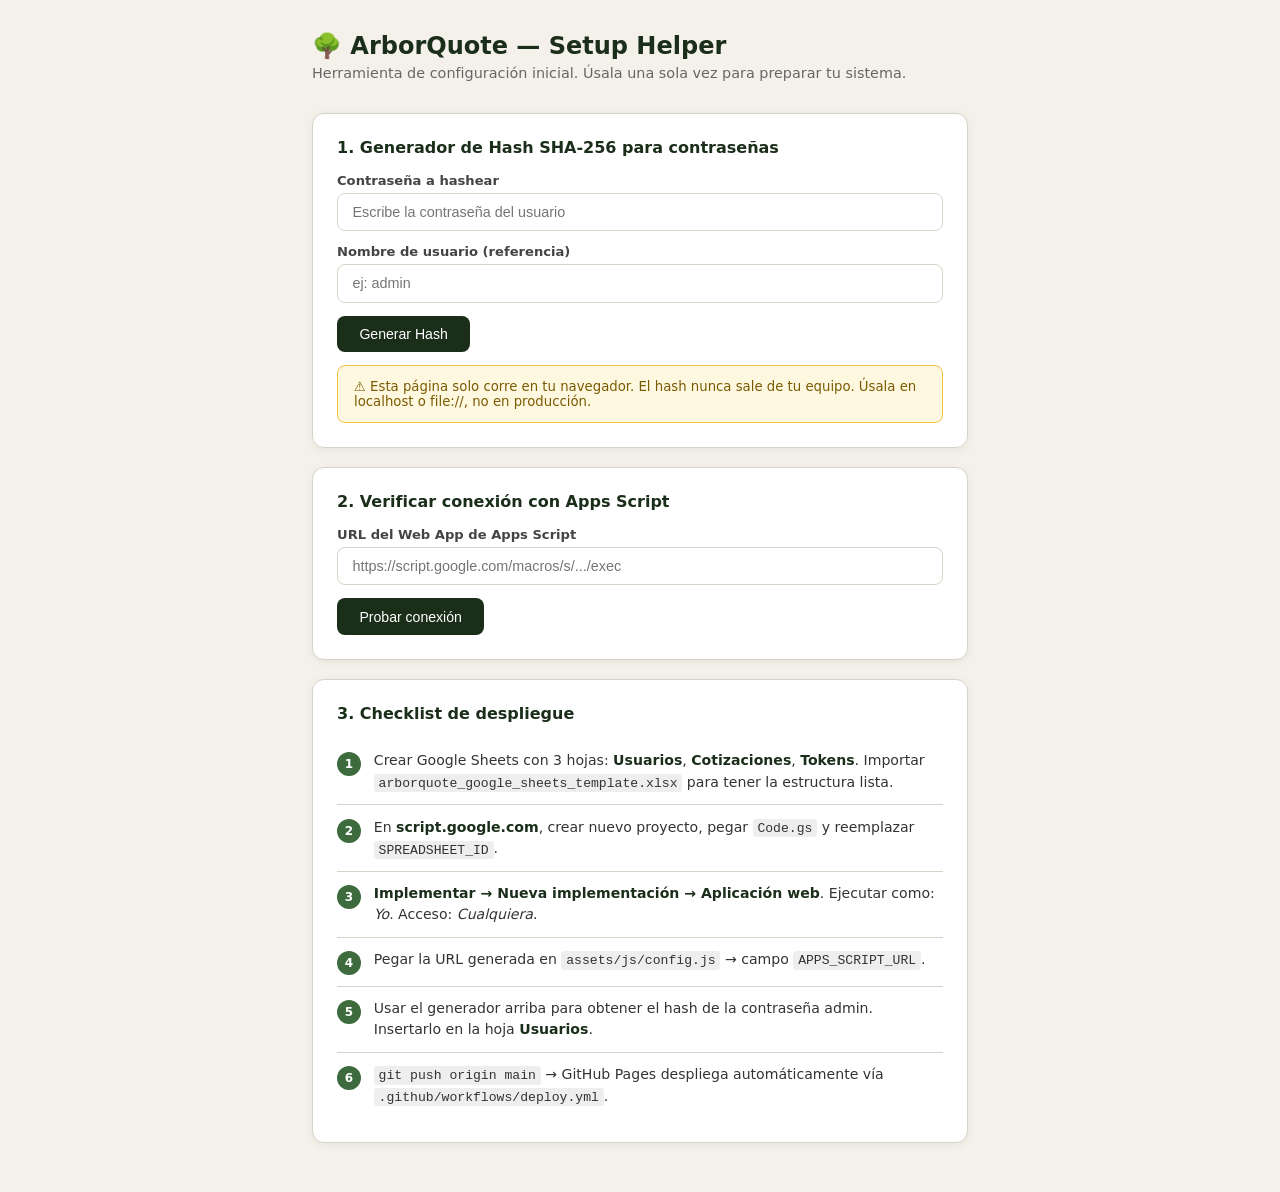
==== setup.html @ 566b3937 "add files firts upload files" ====
<!DOCTYPE html>
<html lang="es">
<head>
  <meta charset="UTF-8" />
  <meta name="viewport" content="width=device-width, initial-scale=1.0" />
  <title>ArborQuote — Setup Helper</title>
  <style>
    :root {
      --forest: #1a2e1a;
      --fern:   #3d6b3d;
      --mist:   #b8cfb8;
      --cream:  #f4f1eb;
      --border: #d8d3c8;
      --rose:   #8f2a2a;
    }
    * { box-sizing: border-box; margin: 0; padding: 0; }
    body {
      font-family: 'Segoe UI', system-ui, sans-serif;
      background: var(--cream);
      color: #1a1a1a;
      padding: 2rem;
      max-width: 720px;
      margin: 0 auto;
    }
    h1 { color: var(--forest); font-size: 1.5rem; margin-bottom: .3rem; }
    p.sub { color: #666; font-size: .9rem; margin-bottom: 2rem; }
    .card {
      background: #fff;
      border-radius: 12px;
      padding: 1.5rem;
      margin-bottom: 1.2rem;
      border: 1px solid var(--border);
      box-shadow: 0 2px 8px rgba(0,0,0,.06);
    }
    .card h2 { font-size: 1rem; color: var(--forest); margin-bottom: 1rem; }
    label { font-size: .82rem; font-weight: 600; color: #444; display: block; margin-bottom: .3rem; }
    input {
      width: 100%; padding: .65rem .9rem;
      border: 1.5px solid var(--border);
      border-radius: 8px; font-size: .9rem;
      margin-bottom: .8rem; outline: none;
      transition: border-color .15s;
    }
    input:focus { border-color: var(--fern); }
    button {
      background: var(--forest); color: #fff;
      border: none; border-radius: 8px;
      padding: .65rem 1.4rem; font-size: .88rem;
      cursor: pointer; transition: background .15s;
    }
    button:hover { background: var(--fern); }
    .result {
      background: var(--cream); border-radius: 8px;
      padding: .9rem 1rem; margin-top: .8rem;
      font-family: monospace; font-size: .82rem;
      word-break: break-all; color: var(--forest);
      border: 1px solid var(--border);
      display: none;
    }
    .result.show { display: block; }
    .copy-btn {
      background: var(--fern); font-size: .75rem;
      padding: .3rem .7rem; margin-top: .5rem;
      display: inline-block;
    }
    .step {
      display: flex; gap: .8rem; align-items: flex-start;
      padding: .7rem 0; border-bottom: 1px solid var(--border);
    }
    .step:last-child { border-bottom: none; }
    .step-num {
      background: var(--fern); color: #fff;
      border-radius: 50%; width: 24px; height: 24px;
      display: flex; align-items: center; justify-content: center;
      font-size: .75rem; font-weight: 700; flex-shrink: 0; margin-top: 2px;
    }
    .step-text { font-size: .88rem; line-height: 1.5; color: #333; }
    .step-text strong { color: var(--forest); }
    .warn { background: #fff8e1; border: 1px solid #f0c040; border-radius: 8px; padding: .8rem 1rem; font-size: .83rem; color: #7a5a00; margin-top: .8rem; }
    code { background: #eee; padding: .1rem .3rem; border-radius: 3px; font-size: .82rem; }
  </style>
</head>
<body>
  <h1>🌳 ArborQuote — Setup Helper</h1>
  <p class="sub">Herramienta de configuración inicial. Úsala una sola vez para preparar tu sistema.</p>

  <!-- Card 1: Hash Generator -->
  <div class="card">
    <h2>1. Generador de Hash SHA-256 para contraseñas</h2>
    <label for="pwd-input">Contraseña a hashear</label>
    <input type="password" id="pwd-input" placeholder="Escribe la contraseña del usuario" />
    <label for="user-input">Nombre de usuario (referencia)</label>
    <input type="text" id="user-input" placeholder="ej: admin" />
    <button onclick="generateHash()">Generar Hash</button>
    <div class="result" id="hash-result"></div>
    <div class="warn">⚠️ Esta página solo corre en tu navegador. El hash nunca sale de tu equipo. Úsala en localhost o file://, no en producción.</div>
  </div>

  <!-- Card 2: Validar URL del API -->
  <div class="card">
    <h2>2. Verificar conexión con Apps Script</h2>
    <label for="api-url">URL del Web App de Apps Script</label>
    <input type="url" id="api-url" placeholder="https://script.google.com/macros/s/.../exec" />
    <button onclick="testApi()">Probar conexión</button>
    <div class="result" id="api-result"></div>
  </div>

  <!-- Card 3: Checklist -->
  <div class="card">
    <h2>3. Checklist de despliegue</h2>
    <div class="step">
      <div class="step-num">1</div>
      <div class="step-text">
        Crear Google Sheets con 3 hojas: <strong>Usuarios</strong>, <strong>Cotizaciones</strong>, <strong>Tokens</strong>.
        Importar <code>arborquote_google_sheets_template.xlsx</code> para tener la estructura lista.
      </div>
    </div>
    <div class="step">
      <div class="step-num">2</div>
      <div class="step-text">
        En <strong>script.google.com</strong>, crear nuevo proyecto, pegar <code>Code.gs</code> y reemplazar <code>SPREADSHEET_ID</code>.
      </div>
    </div>
    <div class="step">
      <div class="step-num">3</div>
      <div class="step-text">
        <strong>Implementar → Nueva implementación → Aplicación web</strong>.
        Ejecutar como: <em>Yo</em>. Acceso: <em>Cualquiera</em>.
      </div>
    </div>
    <div class="step">
      <div class="step-num">4</div>
      <div class="step-text">
        Pegar la URL generada en <code>assets/js/config.js</code> → campo <code>APPS_SCRIPT_URL</code>.
      </div>
    </div>
    <div class="step">
      <div class="step-num">5</div>
      <div class="step-text">
        Usar el generador arriba para obtener el hash de la contraseña admin.
        Insertarlo en la hoja <strong>Usuarios</strong>.
      </div>
    </div>
    <div class="step">
      <div class="step-num">6</div>
      <div class="step-text">
        <code>git push origin main</code> → GitHub Pages despliega automáticamente vía <code>.github/workflows/deploy.yml</code>.
      </div>
    </div>
  </div>

  <script>
    async function sha256(message) {
      const msgBuffer = new TextEncoder().encode(message);
      const hashBuffer = await crypto.subtle.digest('SHA-256', msgBuffer);
      const hashArray = Array.from(new Uint8Array(hashBuffer));
      return hashArray.map(b => b.toString(16).padStart(2, '0')).join('');
    }

    async function generateHash() {
      const pwd  = document.getElementById('pwd-input').value;
      const user = document.getElementById('user-input').value || '(sin especificar)';
      if (!pwd) { alert('Escribe una contraseña.'); return; }

      const hash = await sha256(pwd);
      const el = document.getElementById('hash-result');
      el.innerHTML = `
        <strong>Usuario:</strong> ${user}<br>
        <strong>SHA-256:</strong><br>
        <span id="hash-val">${hash}</span><br>
        <button class="copy-btn" onclick="copyHash()">📋 Copiar hash</button>
        <br><br>
        <strong>Fila lista para Google Sheets:</strong><br>
        <em>1 | ${user} | ${hash} | Vendedor | ${new Date().toISOString().slice(0,10)} | Activo</em>
      `;
      el.classList.add('show');
    }

    function copyHash() {
      const val = document.getElementById('hash-val')?.textContent;
      if (val) navigator.clipboard.writeText(val).then(() => alert('¡Hash copiado!'));
    }

    async function testApi() {
      const url = document.getElementById('api-url').value.trim();
      const el  = document.getElementById('api-result');
      if (!url) { alert('Pega la URL del API.'); return; }

      el.innerHTML = 'Probando conexión...';
      el.classList.add('show');

      try {
        // GET simple para verificar que el endpoint existe
        const resp = await fetch(url, { method: 'GET' });
        if (resp.ok) {
          const data = await resp.json().catch(() => null);
          el.innerHTML = `✅ <strong>Conexión exitosa.</strong><br>Respuesta: ${JSON.stringify(data)}`;
        } else {
          el.innerHTML = `⚠️ El servidor respondió con código ${resp.status}. Revisa la publicación del Web App.`;
        }
      } catch (err) {
        el.innerHTML = `❌ <strong>Error de conexión:</strong> ${err.message}<br>
          Posibles causas:<br>
          • La URL no es correcta<br>
          • El Web App no está publicado como "Cualquiera"<br>
          • Bloqueado por CORS (normal en algunos navegadores; intenta con fetch desde tu app)`;
      }
    }
  </script>
</body>
</html>
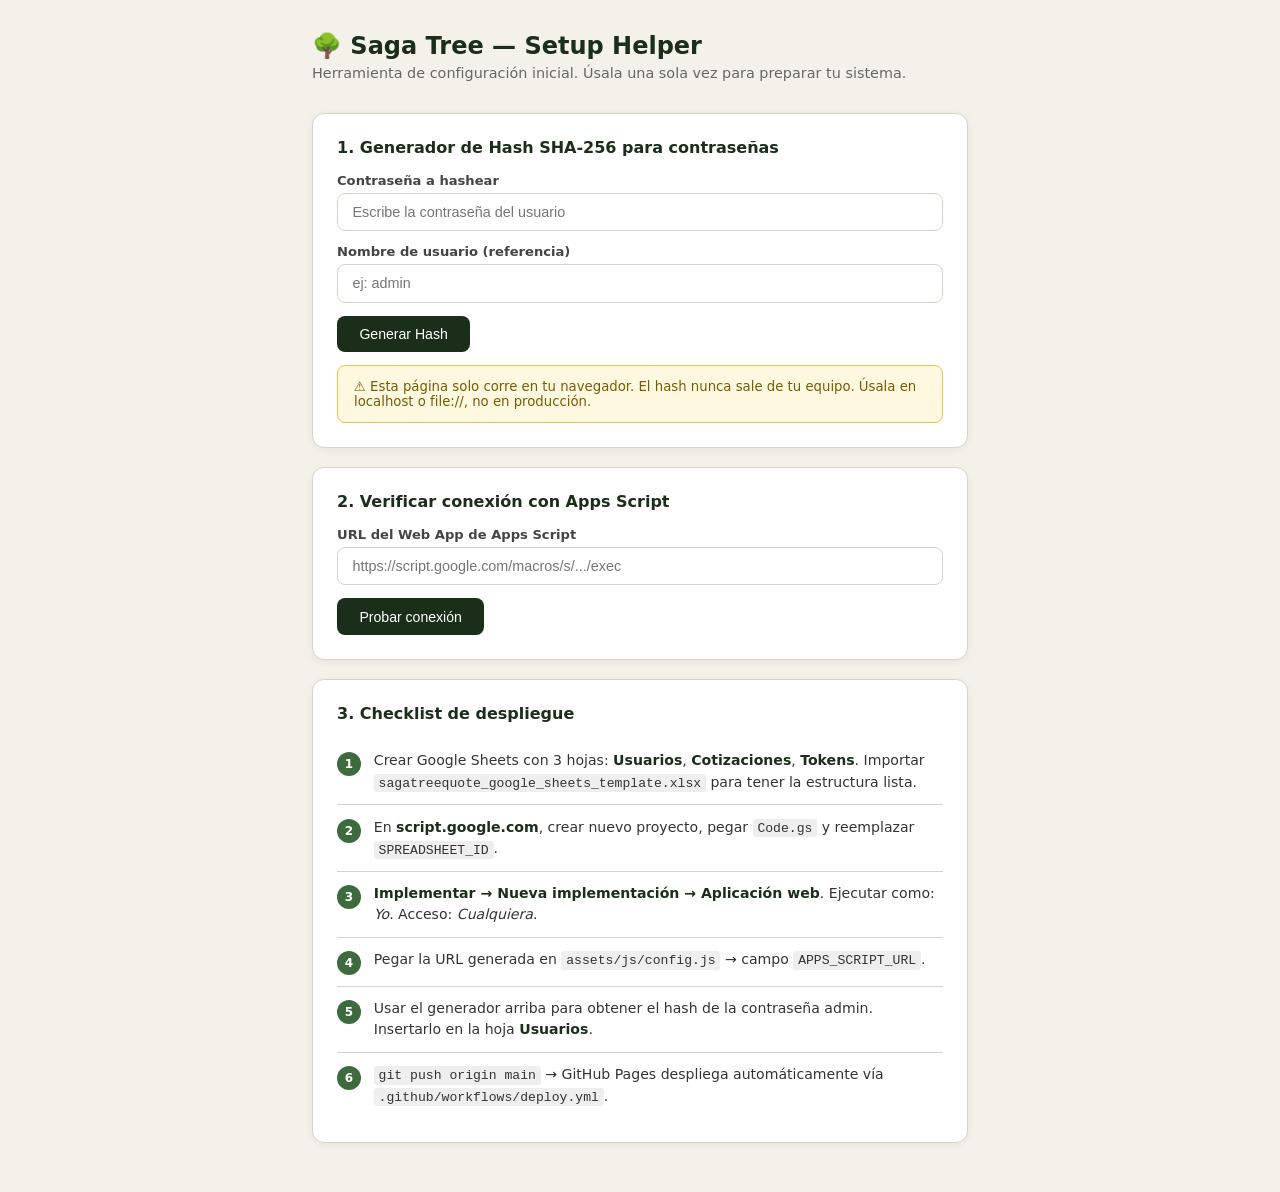
==== commit 52691725: "update new views and functions app" ====
--- a/setup.html
+++ b/setup.html
@@ -3,7 +3,7 @@
 <head>
   <meta charset="UTF-8" />
   <meta name="viewport" content="width=device-width, initial-scale=1.0" />
-  <title>ArborQuote — Setup Helper</title>
+  <title>Saga Tree Quote — Setup Helper</title>
   <style>
     :root {
       --forest: #1a2e1a;
@@ -81,7 +81,7 @@
   </style>
 </head>
 <body>
-  <h1>🌳 ArborQuote — Setup Helper</h1>
+  <h1>🌳 Saga Tree — Setup Helper</h1>
   <p class="sub">Herramienta de configuración inicial. Úsala una sola vez para preparar tu sistema.</p>
 
   <!-- Card 1: Hash Generator -->
@@ -112,7 +112,7 @@
       <div class="step-num">1</div>
       <div class="step-text">
         Crear Google Sheets con 3 hojas: <strong>Usuarios</strong>, <strong>Cotizaciones</strong>, <strong>Tokens</strong>.
-        Importar <code>arborquote_google_sheets_template.xlsx</code> para tener la estructura lista.
+        Importar <code>sagatreequote_google_sheets_template.xlsx</code> para tener la estructura lista.
       </div>
     </div>
     <div class="step">
